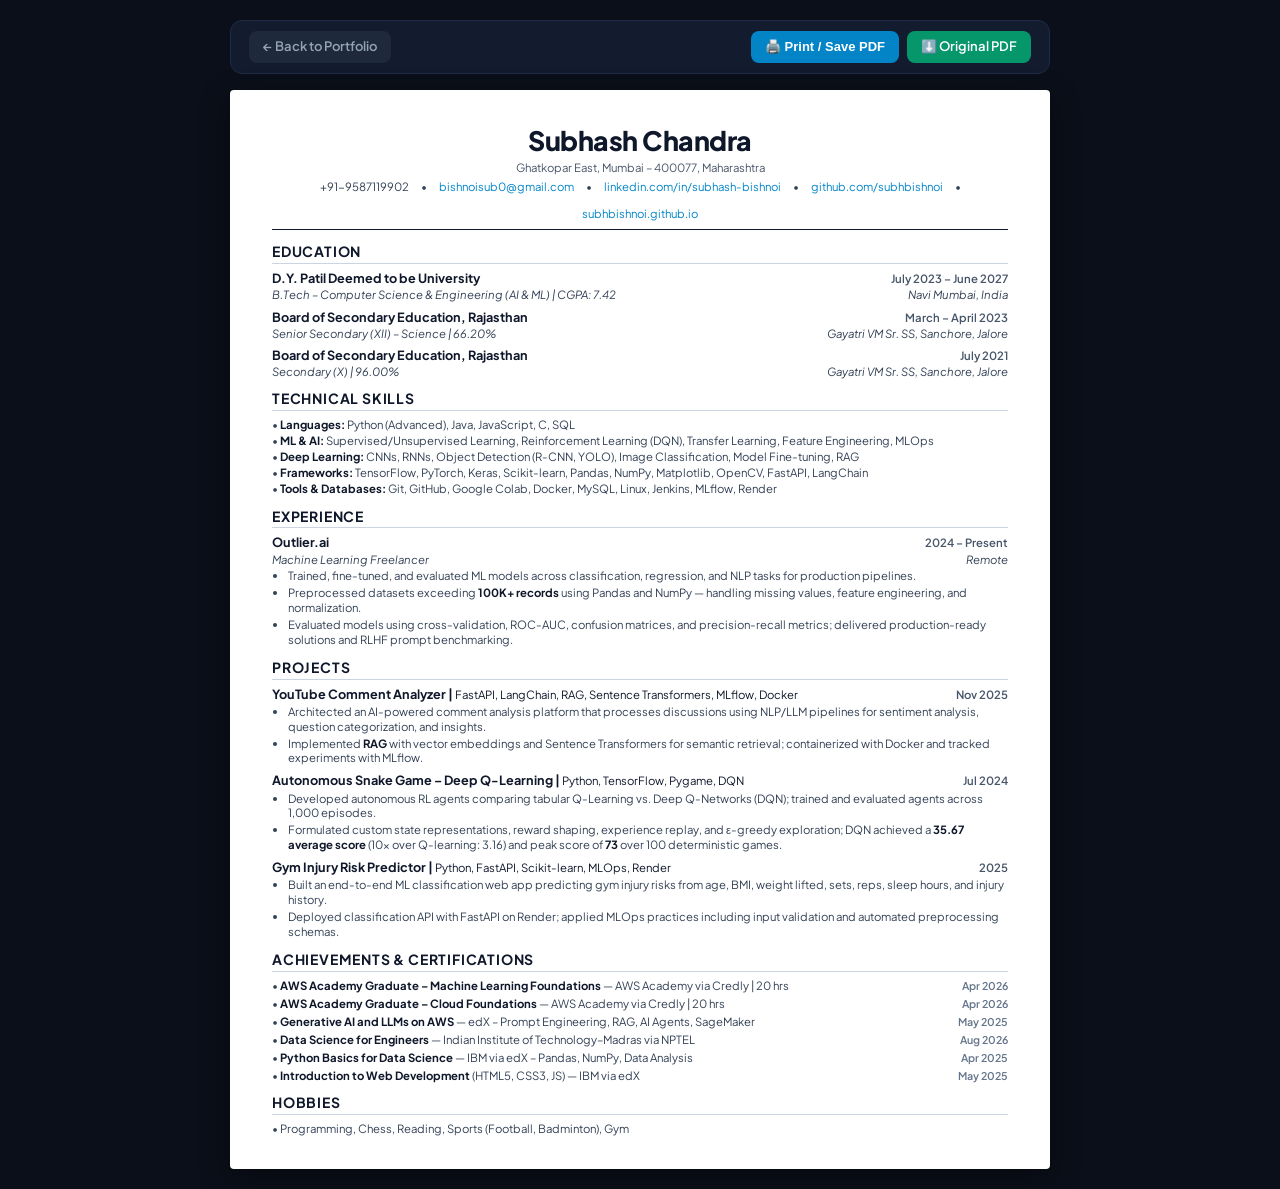
==== resume.html @ 22c8e058 "Add dedicated one-page resume page and embedded resume preview" ====
<!DOCTYPE html>
<html lang="en">
<head>
  <meta charset="UTF-8" />
  <meta name="viewport" content="width=device-width, initial-scale=1.0" />
  <title>Subhash Chandra - Resume (AI & ML Engineer)</title>
  <link rel="preconnect" href="https://fonts.googleapis.com">
  <link rel="preconnect" href="https://fonts.gstatic.com" crossorigin>
  <link href="https://fonts.googleapis.com/css2?family=Merriweather:wght@300;400;700&family=Plus+Jakarta+Sans:wght@400;500;600;700&display=swap" rel="stylesheet">
  
  <style>
    /* Reset & Base Setup */
    *, *::before, *::after {
      box-sizing: border-box;
      margin: 0;
      padding: 0;
    }

    body {
      background-color: #0b0f19;
      color: #1a1a1a;
      font-family: 'Plus Jakarta Sans', -apple-system, BlinkMacSystemFont, "Segoe UI", Roboto, Helvetica, Arial, sans-serif;
      line-height: 1.35;
      font-size: 9.5pt;
      padding: 20px 0;
    }

    /* Top Action Bar (hidden when printing) */
    .top-action-bar {
      max-width: 820px;
      margin: 0 auto 16px auto;
      display: flex;
      align-items: center;
      justify-content: space-between;
      padding: 10px 18px;
      background: #131b2e;
      border: 1px solid #1f2a44;
      border-radius: 12px;
      color: #e2e8f0;
    }

    .btn {
      display: inline-flex;
      align-items: center;
      gap: 6px;
      padding: 7px 14px;
      border-radius: 8px;
      font-size: 13px;
      font-weight: 600;
      text-decoration: none;
      cursor: pointer;
      border: none;
      transition: all 0.2s;
    }

    .btn-back {
      background: #1e293b;
      color: #94a3b8;
    }
    .btn-back:hover {
      background: #334155;
      color: #fff;
    }

    .btn-print {
      background: #0284c7;
      color: #fff;
    }
    .btn-print:hover {
      background: #0369a1;
    }

    .btn-download {
      background: #059669;
      color: #fff;
    }
    .btn-download:hover {
      background: #047857;
    }

    /* Resume Sheet (Strict 1-Page Layout) */
    .resume-sheet {
      background: #ffffff;
      max-width: 820px;
      margin: 0 auto;
      padding: 32px 42px;
      box-shadow: 0 10px 30px rgba(0, 0, 0, 0.4);
      border-radius: 4px;
      color: #1e293b;
    }

    /* Header */
    .header {
      text-align: center;
      margin-bottom: 12px;
      border-bottom: 1.5px solid #0f172a;
      padding-bottom: 8px;
    }

    .header h1 {
      font-size: 20pt;
      font-weight: 800;
      letter-spacing: -0.5px;
      color: #0f172a;
      margin-bottom: 2px;
      text-transform: capitalize;
    }

    .header .location {
      font-size: 8.5pt;
      color: #475569;
      margin-bottom: 4px;
    }

    .header .contact-row {
      font-size: 8.5pt;
      color: #334155;
      display: flex;
      align-items: center;
      justify-content: center;
      gap: 12px;
      flex-wrap: wrap;
    }

    .header a {
      color: #0284c7;
      text-decoration: none;
    }
    .header a:hover {
      text-decoration: underline;
    }

    /* Section Headings */
    .section-title {
      font-size: 10.5pt;
      font-weight: 700;
      text-transform: uppercase;
      letter-spacing: 0.8px;
      color: #0f172a;
      border-bottom: 1px solid #cbd5e1;
      padding-bottom: 2px;
      margin-top: 10px;
      margin-bottom: 6px;
    }

    /* Entries */
    .entry {
      margin-bottom: 6px;
    }

    .entry-header {
      display: flex;
      justify-content: space-between;
      align-items: baseline;
      font-weight: 700;
      font-size: 9.5pt;
      color: #0f172a;
    }

    .entry-sub {
      display: flex;
      justify-content: space-between;
      align-items: baseline;
      font-size: 8.5pt;
      font-style: italic;
      color: #334155;
      margin-bottom: 2px;
    }

    .entry-date {
      font-weight: 600;
      font-size: 8.5pt;
      color: #475569;
      font-style: normal;
    }

    /* Bullet lists */
    ul.bullets {
      list-style-type: disc;
      padding-left: 16px;
      margin-top: 2px;
    }

    ul.bullets li {
      font-size: 8.5pt;
      color: #334155;
      margin-bottom: 2px;
      line-height: 1.32;
    }

    ul.bullets li strong {
      color: #0f172a;
    }

    /* Skills list */
    .skills-block {
      font-size: 8.5pt;
      line-height: 1.4;
      color: #334155;
    }

    .skills-block strong {
      color: #0f172a;
    }

    /* Certifications list */
    .cert-item {
      font-size: 8.5pt;
      color: #334155;
      margin-bottom: 2.5px;
      display: flex;
      justify-content: space-between;
      align-items: baseline;
    }

    .cert-item strong {
      color: #0f172a;
    }

    .cert-item a {
      color: #0284c7;
      text-decoration: none;
    }

    .cert-date {
      font-weight: 600;
      font-size: 8pt;
      color: #64748b;
      white-space: nowrap;
      margin-left: 8px;
    }

    /* Print Styles */
    @media print {
      body {
        background: #ffffff;
        padding: 0;
      }
      .top-action-bar {
        display: none !important;
      }
      .resume-sheet {
        box-shadow: none;
        padding: 0;
        max-width: 100%;
        margin: 0;
      }
      @page {
        margin: 0.4in 0.45in 0.4in 0.45in;
        size: A4 portrait;
      }
    }
  </style>
</head>

<body>

  <!-- Top Action Bar -->
  <div class="top-action-bar">
    <a href="index.html" class="btn btn-back">← Back to Portfolio</a>
    <div style="display: flex; gap: 8px;">
      <button onclick="window.print()" class="btn btn-print">🖨️ Print / Save PDF</button>
      <a href="assets/resume.pdf" target="_blank" class="btn btn-download">⬇️ Original PDF</a>
    </div>
  </div>

  <!-- 1-Page Printable Resume Sheet -->
  <div class="resume-sheet">
    
    <!-- Header -->
    <header class="header">
      <h1>Subhash Chandra</h1>
      <div class="location">Ghatkopar East, Mumbai – 400077, Maharashtra</div>
      <div class="contact-row">
        <span>+91-9587119902</span>
        <span>•</span>
        <a href="mailto:bishnoisub0@gmail.com">bishnoisub0@gmail.com</a>
        <span>•</span>
        <a href="https://linkedin.com/in/subhash-bishnoi" target="_blank">linkedin.com/in/subhash-bishnoi</a>
        <span>•</span>
        <a href="https://github.com/subhbishnoi" target="_blank">github.com/subhbishnoi</a>
        <span>•</span>
        <a href="https://subhbishnoi.github.io" target="_blank">subhbishnoi.github.io</a>
      </div>
    </header>

    <!-- Education -->
    <section>
      <h2 class="section-title">Education</h2>
      
      <div class="entry">
        <div class="entry-header">
          <span>D.Y. Patil Deemed to be University</span>
          <span class="entry-date">July 2023 – June 2027</span>
        </div>
        <div class="entry-sub">
          <span>B.Tech – Computer Science & Engineering (AI & ML) | CGPA: 7.42</span>
          <span>Navi Mumbai, India</span>
        </div>
      </div>

      <div class="entry">
        <div class="entry-header">
          <span>Board of Secondary Education, Rajasthan</span>
          <span class="entry-date">March – April 2023</span>
        </div>
        <div class="entry-sub">
          <span>Senior Secondary (XII) – Science | 66.20%</span>
          <span>Gayatri VM Sr. SS, Sanchore, Jalore</span>
        </div>
      </div>

      <div class="entry">
        <div class="entry-header">
          <span>Board of Secondary Education, Rajasthan</span>
          <span class="entry-date">July 2021</span>
        </div>
        <div class="entry-sub">
          <span>Secondary (X) | 96.00%</span>
          <span>Gayatri VM Sr. SS, Sanchore, Jalore</span>
        </div>
      </div>
    </section>

    <!-- Technical Skills -->
    <section>
      <h2 class="section-title">Technical Skills</h2>
      <div class="skills-block">
        <div>• <strong>Languages:</strong> Python (Advanced), Java, JavaScript, C, SQL</div>
        <div>• <strong>ML & AI:</strong> Supervised/Unsupervised Learning, Reinforcement Learning (DQN), Transfer Learning, Feature Engineering, MLOps</div>
        <div>• <strong>Deep Learning:</strong> CNNs, RNNs, Object Detection (R-CNN, YOLO), Image Classification, Model Fine-tuning, RAG</div>
        <div>• <strong>Frameworks:</strong> TensorFlow, PyTorch, Keras, Scikit-learn, Pandas, NumPy, Matplotlib, OpenCV, FastAPI, LangChain</div>
        <div>• <strong>Tools & Databases:</strong> Git, GitHub, Google Colab, Docker, MySQL, Linux, Jenkins, MLflow, Render</div>
      </div>
    </section>

    <!-- Experience -->
    <section>
      <h2 class="section-title">Experience</h2>
      <div class="entry">
        <div class="entry-header">
          <span>Outlier.ai</span>
          <span class="entry-date">2024 – Present</span>
        </div>
        <div class="entry-sub">
          <span>Machine Learning Freelancer</span>
          <span>Remote</span>
        </div>
        <ul class="bullets">
          <li>Trained, fine-tuned, and evaluated ML models across classification, regression, and NLP tasks for production pipelines.</li>
          <li>Preprocessed datasets exceeding <strong>100K+ records</strong> using Pandas and NumPy — handling missing values, feature engineering, and normalization.</li>
          <li>Evaluated models using cross-validation, ROC-AUC, confusion matrices, and precision-recall metrics; delivered production-ready solutions and RLHF prompt benchmarking.</li>
        </ul>
      </div>
    </section>

    <!-- Projects -->
    <section>
      <h2 class="section-title">Projects</h2>

      <!-- Project 1 -->
      <div class="entry">
        <div class="entry-header">
          <span>YouTube Comment Analyzer | <span style="font-weight:normal; font-size:8.5pt;">FastAPI, LangChain, RAG, Sentence Transformers, MLflow, Docker</span></span>
          <span class="entry-date">Nov 2025</span>
        </div>
        <ul class="bullets">
          <li>Architected an AI-powered comment analysis platform that processes discussions using NLP/LLM pipelines for sentiment analysis, question categorization, and insights.</li>
          <li>Implemented <strong>RAG</strong> with vector embeddings and Sentence Transformers for semantic retrieval; containerized with Docker and tracked experiments with MLflow.</li>
        </ul>
      </div>

      <!-- Project 2 -->
      <div class="entry">
        <div class="entry-header">
          <span>Autonomous Snake Game – Deep Q-Learning | <span style="font-weight:normal; font-size:8.5pt;">Python, TensorFlow, Pygame, DQN</span></span>
          <span class="entry-date">Jul 2024</span>
        </div>
        <ul class="bullets">
          <li>Developed autonomous RL agents comparing tabular Q-Learning vs. Deep Q-Networks (DQN); trained and evaluated agents across 1,000 episodes.</li>
          <li>Formulated custom state representations, reward shaping, experience replay, and ε-greedy exploration; DQN achieved a <strong>35.67 average score</strong> (10x over Q-learning: 3.16) and peak score of <strong>73</strong> over 100 deterministic games.</li>
        </ul>
      </div>

      <!-- Project 3 -->
      <div class="entry">
        <div class="entry-header">
          <span>Gym Injury Risk Predictor | <span style="font-weight:normal; font-size:8.5pt;">Python, FastAPI, Scikit-learn, MLOps, Render</span></span>
          <span class="entry-date">2025</span>
        </div>
        <ul class="bullets">
          <li>Built an end-to-end ML classification web app predicting gym injury risks from age, BMI, weight lifted, sets, reps, sleep hours, and injury history.</li>
          <li>Deployed classification API with FastAPI on Render; applied MLOps practices including input validation and automated preprocessing schemas.</li>
        </ul>
      </div>
    </section>

    <!-- Achievements & Certifications -->
    <section>
      <h2 class="section-title">Achievements & Certifications</h2>
      <div>
        <div class="cert-item">
          <span>• <strong>AWS Academy Graduate – Machine Learning Foundations</strong> — AWS Academy via Credly | 20 hrs</span>
          <span class="cert-date">Apr 2026</span>
        </div>
        <div class="cert-item">
          <span>• <strong>AWS Academy Graduate – Cloud Foundations</strong> — AWS Academy via Credly | 20 hrs</span>
          <span class="cert-date">Apr 2026</span>
        </div>
        <div class="cert-item">
          <span>• <strong>Generative AI and LLMs on AWS</strong> — edX – Prompt Engineering, RAG, AI Agents, SageMaker</span>
          <span class="cert-date">May 2025</span>
        </div>
        <div class="cert-item">
          <span>• <strong>Data Science for Engineers</strong> — Indian Institute of Technology–Madras via NPTEL</span>
          <span class="cert-date">Aug 2026</span>
        </div>
        <div class="cert-item">
          <span>• <strong>Python Basics for Data Science</strong> — IBM via edX – Pandas, NumPy, Data Analysis</span>
          <span class="cert-date">Apr 2025</span>
        </div>
        <div class="cert-item">
          <span>• <strong>Introduction to Web Development</strong> (HTML5, CSS3, JS) — IBM via edX</span>
          <span class="cert-date">May 2025</span>
        </div>
      </div>
    </section>

    <!-- Hobbies -->
    <section>
      <h2 class="section-title">Hobbies</h2>
      <div class="skills-block">
        • Programming, Chess, Reading, Sports (Football, Badminton), Gym
      </div>
    </section>

  </div>

</body>
</html>
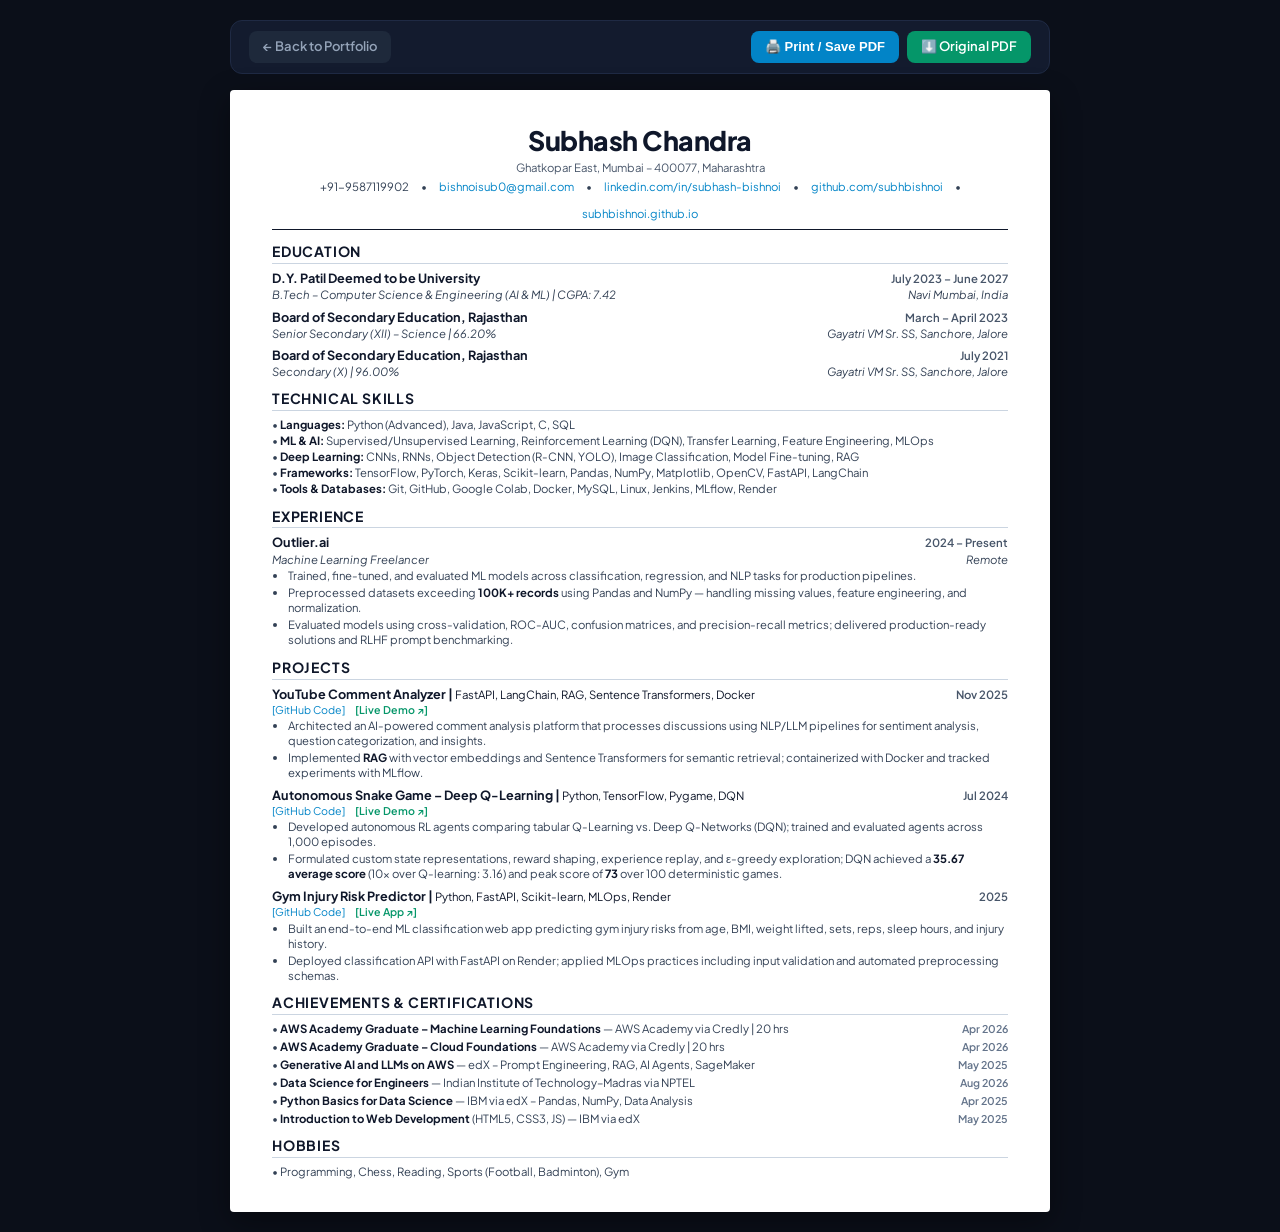
==== commit c03e5d9f: "Add profile photo to hero and gallery, add photo gallery section, and link live Render apps" ====
--- a/resume.html
+++ b/resume.html
@@ -361,8 +361,12 @@
       <!-- Project 1 -->
       <div class="entry">
         <div class="entry-header">
-          <span>YouTube Comment Analyzer | <span style="font-weight:normal; font-size:8.5pt;">FastAPI, LangChain, RAG, Sentence Transformers, MLflow, Docker</span></span>
+          <span>YouTube Comment Analyzer | <span style="font-weight:normal; font-size:8.5pt;">FastAPI, LangChain, RAG, Sentence Transformers, Docker</span></span>
           <span class="entry-date">Nov 2025</span>
+        </div>
+        <div style="font-size:8pt; margin-bottom:2px; font-family:'Plus Jakarta Sans',sans-serif;">
+          <a href="https://github.com/subhbishnoi" target="_blank" style="color:#0284c7; text-decoration:none; margin-right:8px;">[GitHub Code]</a>
+          <a href="https://youtube-analyzer-zgzm.onrender.com/" target="_blank" style="color:#059669; text-decoration:none; font-weight:600;">[Live Demo ↗]</a>
         </div>
         <ul class="bullets">
           <li>Architected an AI-powered comment analysis platform that processes discussions using NLP/LLM pipelines for sentiment analysis, question categorization, and insights.</li>
@@ -376,6 +380,10 @@
           <span>Autonomous Snake Game – Deep Q-Learning | <span style="font-weight:normal; font-size:8.5pt;">Python, TensorFlow, Pygame, DQN</span></span>
           <span class="entry-date">Jul 2024</span>
         </div>
+        <div style="font-size:8pt; margin-bottom:2px; font-family:'Plus Jakarta Sans',sans-serif;">
+          <a href="https://github.com/subhbishnoi" target="_blank" style="color:#0284c7; text-decoration:none; margin-right:8px;">[GitHub Code]</a>
+          <a href="https://autonomous-snake-dqn.onrender.com/" target="_blank" style="color:#059669; text-decoration:none; font-weight:600;">[Live Demo ↗]</a>
+        </div>
         <ul class="bullets">
           <li>Developed autonomous RL agents comparing tabular Q-Learning vs. Deep Q-Networks (DQN); trained and evaluated agents across 1,000 episodes.</li>
           <li>Formulated custom state representations, reward shaping, experience replay, and ε-greedy exploration; DQN achieved a <strong>35.67 average score</strong> (10x over Q-learning: 3.16) and peak score of <strong>73</strong> over 100 deterministic games.</li>
@@ -388,6 +396,10 @@
           <span>Gym Injury Risk Predictor | <span style="font-weight:normal; font-size:8.5pt;">Python, FastAPI, Scikit-learn, MLOps, Render</span></span>
           <span class="entry-date">2025</span>
         </div>
+        <div style="font-size:8pt; margin-bottom:2px; font-family:'Plus Jakarta Sans',sans-serif;">
+          <a href="https://github.com/subhbishnoi" target="_blank" style="color:#0284c7; text-decoration:none; margin-right:8px;">[GitHub Code]</a>
+          <a href="https://gym-injury-mlops.onrender.com/" target="_blank" style="color:#059669; text-decoration:none; font-weight:600;">[Live App ↗]</a>
+        </div>
         <ul class="bullets">
           <li>Built an end-to-end ML classification web app predicting gym injury risks from age, BMI, weight lifted, sets, reps, sleep hours, and injury history.</li>
           <li>Deployed classification API with FastAPI on Render; applied MLOps practices including input validation and automated preprocessing schemas.</li>
